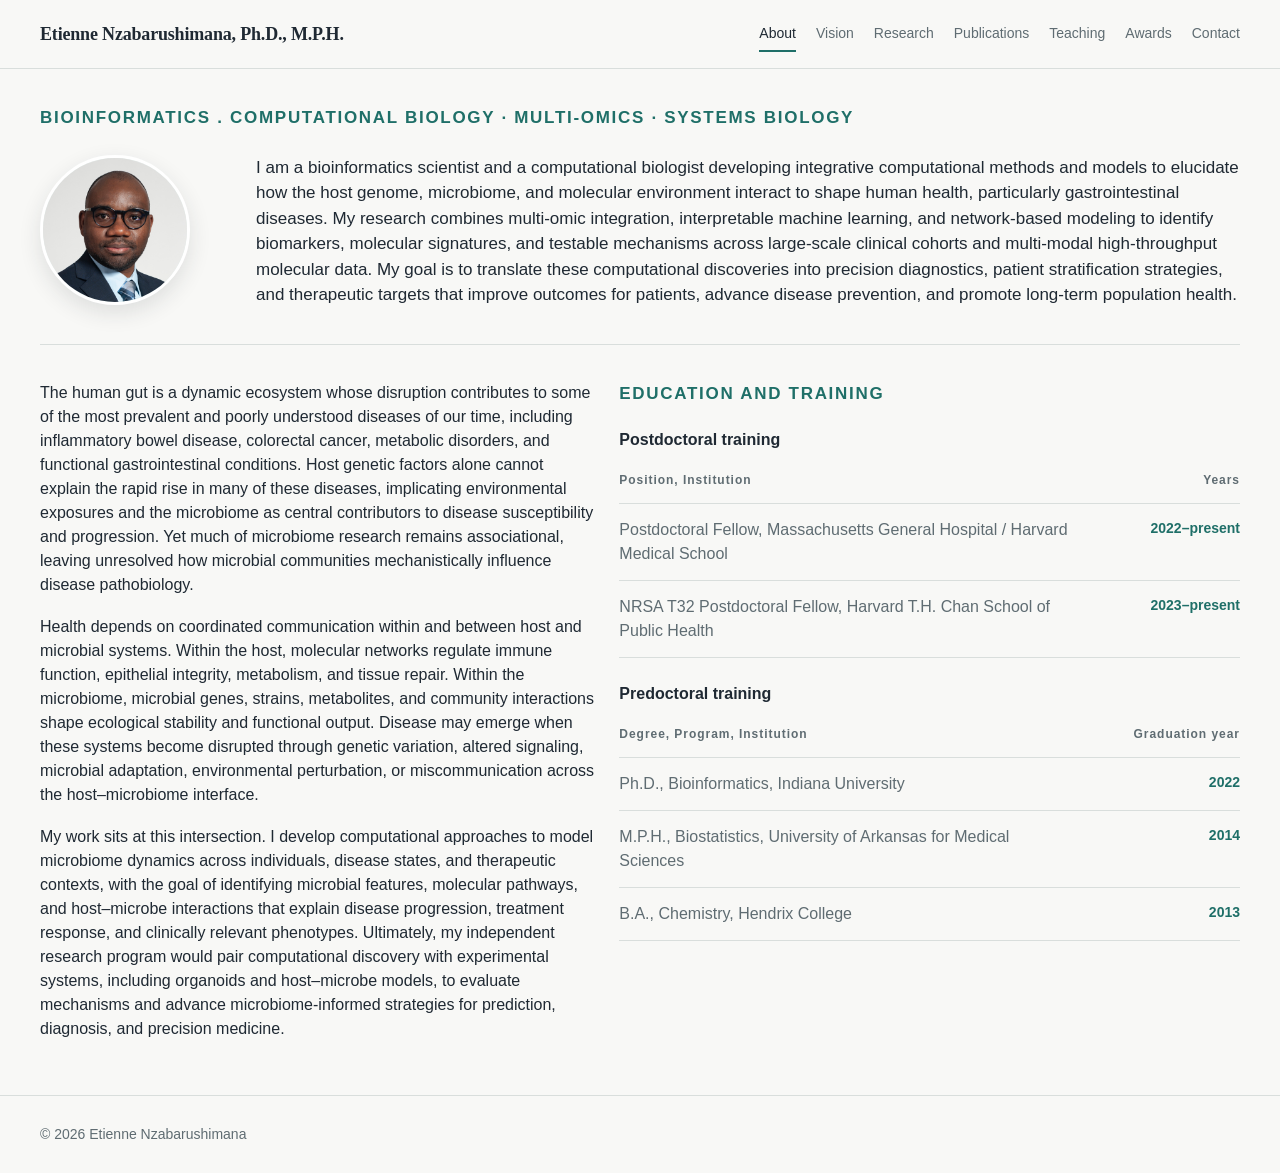
==== about.html @ 33e4c94b "Initial website" ====
<!DOCTYPE html>
<html lang="en">
<head>
  <meta charset="UTF-8" />
  <meta name="viewport" content="width=device-width, initial-scale=1.0" />
  <meta name="description" content="About Etienne Nzabarushimana." />
  <title>About | Etienne Nzabarushimana</title>
  <link rel="stylesheet" href="assets/css/style.css" />
</head>
<body>
  <header class="site-header">
    <div class="container nav">
      <a class="site-name" href="index.html">Etienne Nzabarushimana, Ph.D., M.P.H.</a>
      <nav class="nav-links" aria-label="Main navigation">
        <a class="active" href="about.html">About</a>
        <a href="framework.html">Vision</a>
        <a href="research.html">Research</a>
        <a href="publications.html">Publications</a>
        <a href="teaching.html">Teaching</a>
        <a href="awards.html">Awards</a>
        <a href="contact.html">Contact</a>
      </nav>
    </div>
  </header>
<section class="container page-section about-section">
	
 <div class="section-header about-section-header">
    <p class="eyebrow">Bioinformatics . Computational biology · Multi-omics · Systems biology</p>
  </div>

  <div class="about-layout">
    <div class="about-photo">
     <img src="assets/img/nza_460.jpg" alt="EN" />
    </div>

    <div class="about-copy">
      <p>
        I am a bioinformatics scientist and a computational biologist developing integrative computational methods and models to elucidate how the host genome, microbiome, and molecular environment interact to shape human health, particularly gastrointestinal diseases. My research combines multi-omic integration, interpretable machine learning, and network-based modeling to identify biomarkers, molecular signatures, and testable mechanisms across large-scale clinical cohorts and multi-modal high-throughput molecular data. My goal is to translate these computational discoveries into precision diagnostics, patient stratification strategies, and therapeutic targets that improve outcomes for patients, advance disease prevention, and promote long-term population health.
      </p>
    </div>
  </div>
</section>
<section class="container page-section">
      <div class="section-content two-column">
        <div class="lead-copy">
          <p>
			The human gut is a dynamic ecosystem whose disruption contributes to some of the most prevalent and poorly understood diseases of our time, including inflammatory bowel disease, colorectal cancer, metabolic disorders, and functional gastrointestinal conditions. Host genetic factors alone cannot explain the rapid rise in many of these diseases, implicating environmental exposures and the microbiome as central contributors to disease susceptibility and progression. Yet much of microbiome research remains associational, leaving unresolved how microbial communities mechanistically influence disease pathobiology.
          </p>
          <p>
           Health depends on coordinated communication within and between host and microbial systems. Within the host, molecular networks regulate immune function, epithelial integrity, metabolism, and tissue repair. Within the microbiome, microbial genes, strains, metabolites, and community interactions shape ecological stability and functional output. Disease may emerge when these systems become disrupted through genetic variation, altered signaling, microbial adaptation, environmental perturbation, or miscommunication across the host–microbiome interface.
          </p>
          <p>
            My work sits at this intersection. I develop computational approaches to model microbiome dynamics across individuals, disease states, and therapeutic contexts, with the goal of identifying microbial features, molecular pathways, and host–microbe interactions that explain disease progression, treatment response, and clinically relevant phenotypes. Ultimately, my independent research program would pair computational discovery with experimental systems, including organoids and host–microbe models, to evaluate mechanisms and advance microbiome-informed strategies for prediction, diagnosis, and precision medicine.
          </p>
        </div>
<div class="compact-list">
	<p class="eyebrow">Education and training</p>
  <h3 class="training-group-title">Postdoctoral training</h3>

<div class="training-subheader">
  <span>Position, Institution</span>
  <span>Years</span>
</div>

<div class="list-row">
  <p>Postdoctoral Fellow, Massachusetts General Hospital / Harvard Medical School</p>
  <span>2022–present</span>
</div>

<div class="list-row">
  <p>NRSA T32 Postdoctoral Fellow, Harvard T.H. Chan School of Public Health</p>
  <span>2023–present</span>
</div>

<h3 class="training-group-title predoctoral-title">Predoctoral training</h3>

<div class="training-subheader">
  <span>Degree, Program, Institution</span>
  <span>Graduation year</span>
</div>

<div class="list-row">
  <p>Ph.D., Bioinformatics, Indiana University</p>
  <span>2022</span>
</div>
  <div class="list-row">
    <p>M.P.H., Biostatistics, University of Arkansas for Medical Sciences</p>
    <span>2014</span>
  </div>

  <div class="list-row">
    <p>B.A., Chemistry, Hendrix College</p>
    <span>2013</span>
  </div>
</div>
      </div>
    </section>
  </main>

  <footer class="site-footer">
    <div class="container">
      <p>© 2026 Etienne Nzabarushimana</p>
    </div>
  </footer>
</body>
</html>
---- assets/css/style.css ----
:root {
  --bg: #f8f8f6;
  --paper: #ffffff;
  --text: #1f2933;
  --muted: #5f6c72;
  --border: #d9dedc;
  --accent: #1f6f68;
  --accent-dark: #174f4a;
  --accent-soft: #e8f1ef;
  --shadow: 0 18px 42px rgba(31, 41, 51, 0.08);
  --max: 1200px;
  --font-body: -apple-system, BlinkMacSystemFont, "Segoe UI", Roboto, Helvetica, Arial, sans-serif;
  --font-heading: Georgia, "Times New Roman", serif;
}

* {
  box-sizing: border-box;
}

html {
  scroll-behavior: smooth;
}

body {
  margin: 0;
  background: var(--bg);
  color: var(--text);
  font-family: var(--font-body);
  font-size: 16px;
  line-height: 1.5;
  text-rendering: optimizeLegibility;
  -webkit-font-smoothing: antialiased;
}

a {
  color: var(--accent);
  text-decoration: none;
}

a:hover {
  color: var(--accent-dark);
  text-decoration: underline;
}

.container {
  width: min(var(--max), calc(100% - 48px));
  margin: 0 auto;
}

.site-header {
  background: rgba(248, 248, 246, 0.96);
  border-bottom: 1px solid var(--border);
  position: sticky;
  top: 0;
  z-index: 100;
  backdrop-filter: blur(10px);
}

.nav {
  min-height: 68px;
  display: flex;
  align-items: center;
  justify-content: space-between;
  gap: 24px;
}

.site-name {
  color: var(--text);
  font-family: var(--font-heading);
  font-size: 18px;
  font-weight: 600;
  letter-spacing: -0.01em;
  white-space: nowrap;
}

.site-name:hover {
  color: var(--text);
  text-decoration: none;
}

.nav-links {
  display: flex;
  align-items: center;
  gap: 20px;
  font-size: 14px;
  font-weight: 500;
}

.nav-links a {
  color: var(--muted);
  padding: 6px 0;
  border-bottom: 2px solid transparent;
}

.nav-links a:hover,
.nav-links a.active {
  color: var(--text);
  text-decoration: none;
  border-bottom-color: var(--accent);
}

.hero {
  position: relative;
  display: grid;
  grid-template-columns: 1fr;
  padding: 86px 0 78px;
  border-bottom: 1px solid var(--border);
}

.hero-text {
  max-width: 1200px;
  padding-top: 82px;
}

.profile-panel {
  position: absolute;
  top: 34px;
  left: 0;
  width: 104px;
}

.portrait {
  width: 104px;
  height: 104px;
  border-radius: 50%;
  overflow: hidden;
  background: var(--accent-soft);
  border: 3px solid var(--paper);
  box-shadow: 0 4px 14px rgba(31, 41, 51, 0.16);
  display: grid;
  place-items: center;
}

.portrait img {
  width: 100%;
  height: 100%;
  object-fit: cover;
  display: block;
}

.portrait span {
  width: 100%;
  height: 100%;
  display: none;
  place-items: center;
  color: var(--accent);
  font-family: var(--font-heading);
  font-size: 28px;
  font-weight: 600;
  letter-spacing: -0.03em;
}

.page-hero {
	max-width: 1200px;
  padding: 48px 0 24px;
  border-bottom: 1px solid var(--border);
}

.kicker,
.eyebrow {
  margin: 0 0 16px;
  color: var(--accent);
  font-size: 17px;
  font-weight: 700;
  letter-spacing: 0.1em;
  text-transform: uppercase;
}
.page-hero-layout {
  display: grid;
  grid-template-columns: 220px minmax(0, 1fr);
  gap: 56px;
  align-items: center;
}

.page-hero-inner {
  max-width: 1200px;
}
/* ABOUT PAGE IMAGE
   Small professional portrait beside the About text.
   Adjust --about-photo-size to make it larger or smaller.
*/

.about-layout {
  display: grid;
  grid-template-columns: 180px minmax(0, 1fr);
  gap: 36px;
  align-items: start;
  max-width: 1200px;
	margin:0;
}

.about-photo {
  width: 150px;
  aspect-ratio: 1 / 1;
  border-radius: 50%;
  overflow: hidden;
  background: var(--accent-soft);
  border: 3px solid var(--paper);
  box-shadow: 0 8px 22px rgba(31, 41, 51, 0.12);
}

.about-photo img {
  width: 100%;
  height: 100%;
  object-fit: cover;
  display: block;
	margin:0;
}

/* About text */
.about-copy {
  max-width: 1080px;
	margin: 0;
}

.about-copy p {
  margin: 0 0 18px;
  color: var(--text);
  font-size: 17px;
  line-height: 1.5;
}

.about-copy p:last-child {
  margin-bottom: 0;
}

h1,
h2,
h3 {
  margin-top: 0;
  color: var(--text);
}

h1 {
  max-width: 1100px;
  margin-bottom: 18px;
  font-family: var(--font-heading);
  font-size: clamp(32px, 4vw, 44px);
  font-weight: 300;
  line-height: 1.15;
  letter-spacing: -0.025em;
}

h2 {
  margin-bottom: 14px;
  font-family: var(--font-heading);
  font-size: clamp(26px, 3vw, 34px);
  font-weight: 500;
  line-height: 1.18;
  letter-spacing: -0.025em;
}

h3 {
  margin-bottom: 8px;
  font-size: clamp(20px, 2vw, 28px);
  font-weight: 650;
  line-height: 1.3;
}

.position {
  margin: 0 0 26px;
  color: var(--muted);
  font-size: 16px;
  line-height: 1.6;
}

.summary,
.page-summary {
  max-width: 1100px;
  margin: 0;
  font-size: 17px;
  line-height: 1.55;
  color: var(--text);
}

.actions {
  display: flex;
  flex-wrap: wrap;
  gap: 12px;
}

.actions a {
  display: inline-flex;
  align-items: center;
  min-height: 40px;
  padding: 8px 16px;
  border: 1px solid var(--border);
  border-radius: 999px;
  background: var(--paper);
  color: var(--text);
  font-size: 14px;
  font-weight: 650;
  transition: border-color 0.2s ease, background 0.2s ease, color 0.2s ease;
}

.actions a:first-child {
  background: var(--accent);
  border-color: var(--accent);
  color: white;
}

.actions a:hover {
  text-decoration: none;
  border-color: var(--accent);
}

.actions a:first-child:hover {
  background: var(--accent-dark);
  border-color: var(--accent-dark);
}

.section,
.page-section {
  padding: 36px 0;
}

.section + .section,
.page-section + .page-section {
  border-top: 1px solid var(--border);
}

.section-header {
  max-width: 1000px;
  margin-bottom: 24px;
}

.section-header p:not(.eyebrow) {
  margin: 0;
  color: var(--muted);
}

.lead-copy p {
  max-width: 740px;
  margin: 0 0 18px;
}

.two-column {
  display: grid;
  grid-template-columns: 0.85fr 0.95fr;
  gap: 24px;
  align-items: start;
}

.card-grid {
  display: grid;
  grid-template-columns: repeat(3, 1fr);
  gap: 18px;
}

.info-card,
.focus-grid div {
  padding: 22px;
  background: var(--paper);
  border: 1px solid var(--border);
  border-radius: 14px;
}

.info-card p,
.focus-grid p {
  margin: 0;
  color: var(--muted);
  font-size: 15px;
  line-height: 1.55;
}

/* EDUCATION / TRAINING LIST
   Controls the Education and Training block.

   Layout:
   - Left column = degree, position, program, or institution
   - Right column = year/date, right-aligned
   - Subheaders use the same grid, padding, and border rhythm as regular rows
*/

.compact-list {
  border-top: none;
}

.compact-list h2 {
  margin: 0 0 12px;
}
/* Group titles such as "Postdoctoral training" and "Predoctoral training" */

.training-group-title,
.compact-list h3 {
  margin: 6px 0 0;
  padding: 8px 0 6px;
  font-size: 16px;
  font-weight: 300;
  color: var(--text);
}

/* Optional: add more space before Predoctoral training */

.training-group-title,
.compact-list h3 {
  margin: 6px 0 0;
  padding: 8px 0 6px;
  font-size: 16px;
  font-weight: 700;
  color: var(--text);
}

.compact-list h3.predoctoral-title {
  margin-top: 18px;
  font-size: 16px;
}

/* Shared row structure for both data rows and subheader rows */

.list-row,
.training-subheader {
  display: grid;
  grid-template-columns: minmax(0, 1fr) 140px;
  gap: 24px;
  padding: 14px 0;
  border-bottom: 1px solid var(--border);
  align-items: start;
}

/* Main row text */
.list-row p {
  margin: 0;
  color: var(--muted);
}

/* Main row year/date */
.list-row span {
  color: var(--accent);
  font-size: 14px;
  font-weight: 700;
  text-align: right;
  white-space: nowrap;
}

/* Subheader labels such as "Degree, Program, Institution" and "Graduation year" */
.training-subheader span {
  color: var(--muted);
  font-size: 12px;
  font-weight: 700;
  letter-spacing: 0.08em;
  /*text-transform: uppercase;*/
  white-space: nowrap;
}

/* Left subheader label */
.training-subheader span:first-child {
  text-align: left;
}

/* Right subheader label */
.training-subheader span:last-child {
  text-align: right;
}

/* Optional standalone top divider.
   Use only if you need a simple horizontal line somewhere.
*/
.list-l {
  padding: 14px 0 0;
  border-top: 1px solid var(--border);
}
/*
Education section ends
*/

.research-map {
  position: relative;
  display: grid;
  grid-template-columns: repeat(3, 1fr);
  grid-template-areas:
    "methods center data"
    "biology center impact";
  gap: 22px;
  padding: 28px;
  background:
    radial-gradient(circle at center, rgba(31, 111, 104, 0.13), transparent 34%),
    linear-gradient(135deg, rgba(255, 255, 255, 0.88), rgba(232, 241, 239, 0.52));
  border: 1px solid var(--border);
  border-radius: 22px;
  box-shadow: var(--shadow);
}

.research-map::before,
.research-map::after {
  content: "";
  position: absolute;
  background: rgba(31, 111, 104, 0.22);
  z-index: 0;
}

.research-map::before {
  top: 50%;
  left: 10%;
  right: 10%;
  height: 1px;
}

.research-map::after {
  top: 12%;
  bottom: 12%;
  left: 50%;
  width: 1px;
}

.map-card,
.map-center {
  position: relative;
  z-index: 1;
}

.map-card {
  min-height: 190px;
  padding: 22px;
  background: rgba(255, 255, 255, 0.94);
  border: 1px solid rgba(217, 222, 220, 0.92);
  border-radius: 16px;
}

.map-card h3 {
  margin-bottom: 10px;
}

.map-card p {
  margin: 0;
  color: var(--muted);
  font-size: 15px;
  line-height: 1.55;
}

.map-label {
  display: inline-block;
  margin-bottom: 12px;
  color: var(--accent);
  font-size: 11px;
  font-weight: 750;
  letter-spacing: 0.11em;
  text-transform: uppercase;
}

.map-methods { grid-area: methods; }
.map-data { grid-area: data; }
.map-biology { grid-area: biology; }
.map-impact { grid-area: impact; }

.map-center {
  grid-area: center;
  display: grid;
  place-items: center;
  min-height: 280px;
}

.map-center > div {
  width: min(100%, 250px);
  min-height: 250px;
  padding: 28px;
  border-radius: 50%;
  background: var(--accent);
  color: white;
  display: grid;
  place-items: center;
  align-content: center;
  text-align: center;
  box-shadow: 0 20px 42px rgba(31, 111, 104, 0.24);
}

.map-center span {
  display: block;
  margin-bottom: 10px;
  font-size: 11px;
  font-weight: 750;
  letter-spacing: 0.12em;
  text-transform: uppercase;
  opacity: 0.88;
}

.map-center strong {
  display: block;
  font-family: var(--font-heading);
  font-size: 25px;
  font-weight: 500;
  line-height: 1.15;
  letter-spacing: -0.025em;
}

.research-page .page-hero {
  padding-bottom: 12px;
  border-bottom: none;
}

.research-page .page-section {
  padding-top: 24px;
}

.research-list {
  border-top: 1px solid var(--border);
}

.research-list article {
  display: grid;
  grid-template-columns: 72px 1fr;
  gap: 28px;
  padding: 28px 0;
  border-bottom: 1px solid var(--border);
}

.research-list article > span {
  color: var(--accent);
  font-family: var(--font-heading);
  font-size: 22px;
}

.research-list p {
  max-width: 1080px;
  margin: 0;
  color: var(--muted);
}

.focus-grid {
  display: grid;
  grid-template-columns: repeat(3, 1fr);
  gap: 18px;
  margin-top: 28px;
}

.publication-list {
  border-top: 1px solid var(--border);
}

.publication-list article {
  padding: 20px 0;
  border-bottom: 1px solid var(--border);
}

.publication-list p {
  max-width: 1080px;
  margin: 0;
  color: var(--text);
  font-size: 16px;
}

.contact-layout {
  display: grid;
  grid-template-columns: 1fr 1fr;
  gap: 68px;
}

.contact-layout p {
  color: var(--muted);
}

.contact-details {
  padding: 24px;
  background: var(--paper);
  border: 1px solid var(--border);
  border-radius: 14px;
}

.contact-details p {
  margin: 0 0 24px;
}

.contact-details p:last-child {
  margin-bottom: 0;
}

.contact-details strong {
  color: var(--text);
}

.site-footer {
  padding: 28px 0;
  border-top: 1px solid var(--border);
  color: var(--muted);
  font-size: 14px;
}

.site-footer p {
  margin: 0;
}

@media (max-width: 980px) {
  .nav {
    align-items: flex-start;
    flex-direction: column;
    padding: 18px 0;
  }

  .nav-links {
    flex-wrap: wrap;
    gap: 16px;
  }

  .research-map {
    grid-template-columns: 1fr 1fr;
    grid-template-areas:
      "center center"
      "methods data"
      "biology impact";
  }

  .research-map::before,
  .research-map::after {
    display: none;
  }

  .map-center {
    min-height: auto;
  }

  .map-center > div {
    width: 100%;
    min-height: auto;
    border-radius: 18px;
  }
}
/* PUBLICATION COLLAPSIBLE SECTIONS
   Controls expandable/collapsible publication categories.
*/

.pub-section {
  margin-bottom: 22px;
  border-top:  1px solid var(--border);
}

.pub-section summary {
  display: flex;
  align-items: center;
  justify-content: space-between;
  gap: 24px;
  padding: 8px 0 12px;
  cursor: pointer;
  list-style: none;
}

.pub-section summary::-webkit-details-marker {
  display: none;
}

.pub-section summary span {
  color: var(--text);
  font-family: var(--font-heading);
  font-size: 22px;
  font-weight: 500;
  letter-spacing: -0.02em;
}

.pub-section summary small {
  color: var(--muted);
  font-size: 16px;
  font-weight: 600;
  white-space: nowrap;
}

.pub-section summary::after {
  content: "+";
  color: var(--accent);
  font-size: 22px;
  font-weight: 500;
  line-height: 1;
}

.pub-section[open] summary::after {
  content: "–";
}

.pub-section summary:hover span {
  color: var(--accent);
}

.pub-section .publication-list {
   border-top: none;
	  padding: 8px 0;
}

.pub-section[open] > summary {
  margin-bottom: 0;
}
@media (max-width: 860px) {
  .two-column,
  .contact-layout,
  .focus-grid,
  .card-grid {
    grid-template-columns: 1fr;
    gap: 36px;
  }

  .hero {
    padding: 58px 0 56px;
  }

  .profile-panel {
    top: 28px;
  }

  .hero-text {
    padding-top: 88px;
  }

  .page-hero {
    padding: 54px 0 34px;
  }

  .page-section,
  .section {
    padding: 50px 0;
  }

  .list-row,
  .research-list article {
    grid-template-columns: 1fr;
    gap: 8px;
  }
}

@media (max-width: 620px) {
  .container {
    width: min(100% - 32px, var(--max));
  }

  .summary,
  .page-summary {
    font-size: 16px;
  }

  .portrait {
    width: 92px;
    height: 92px;
  }

  .profile-panel {
    width: 92px;
  }

  .research-map {
    grid-template-columns: 1fr;
    grid-template-areas:
      "center"
      "methods"
      "data"
      "biology"
      "impact";
    padding: 18px;
  }

  .map-card {
    min-height: auto;
  }
}
/* SELECTED PUBLICATIONS
   Highlighted publications shown before the full collapsible publication record.
*/

.selected-publications {
  margin-bottom: 24px;
   border-top: 1px solid var(--border);
  padding-top: 18px;
}

.selected-publication-list {
 border-top: none;
	border-bottom: none;
}

.selected-publication-list article {
  padding: 8px 0;
 border-top: none;
 border-bottom: none;
}
.pub-section:last-child {
  border-bottom: none;
}

.pub-section .publication-list,
.selected-publication-list,
.publication-list article,
.selected-publication-list article {
  border-top: none;
  border-bottom: none;
}

/* Publications ends
*/
@media (max-width: 860px) {
  .about-layout {
    grid-template-columns: 1fr;
    gap: 24px;
  }

  .about-photo {
    width: 140px;
  }
}

/*TEACHING*/

.teaching-section .two-column {
  grid-template-columns: 0.95fr 1.15fr;
  gap: 36px;
}

.teaching-section .teaching-list {
  max-width: 760px;
}

.teaching-section .list-row {
  display: block;
  padding: 0 0 18px;
}

.teaching-section .list-row span {
  display: block;
  margin-bottom: 4px;
  font-weight: 700;
  color: var(--accent);
  text-align: left;
}

.teaching-section .list-row p {
  margin: 0;
  max-width: 100%;
}

.teaching-section .list-row:last-child {
  padding-bottom: 0;
}

/*TEACHING ends*/

/*AWARDS*/
.awards-section .list-row {
  display: grid;
  grid-template-columns: 130px 1fr;
  gap: 20px;
  align-items: start;
  padding: 0 0 16px;
}

.awards-section .list-row span {
  text-align: left;
  justify-self: start;
  color: var(--accent);
  font-weight: 700;
  white-space: nowrap;
}

.awards-section .list-row p {
  margin: 0;
  max-width: 100%;
}

.awards-section .list-row:last-child {
  padding-bottom: 0;
}
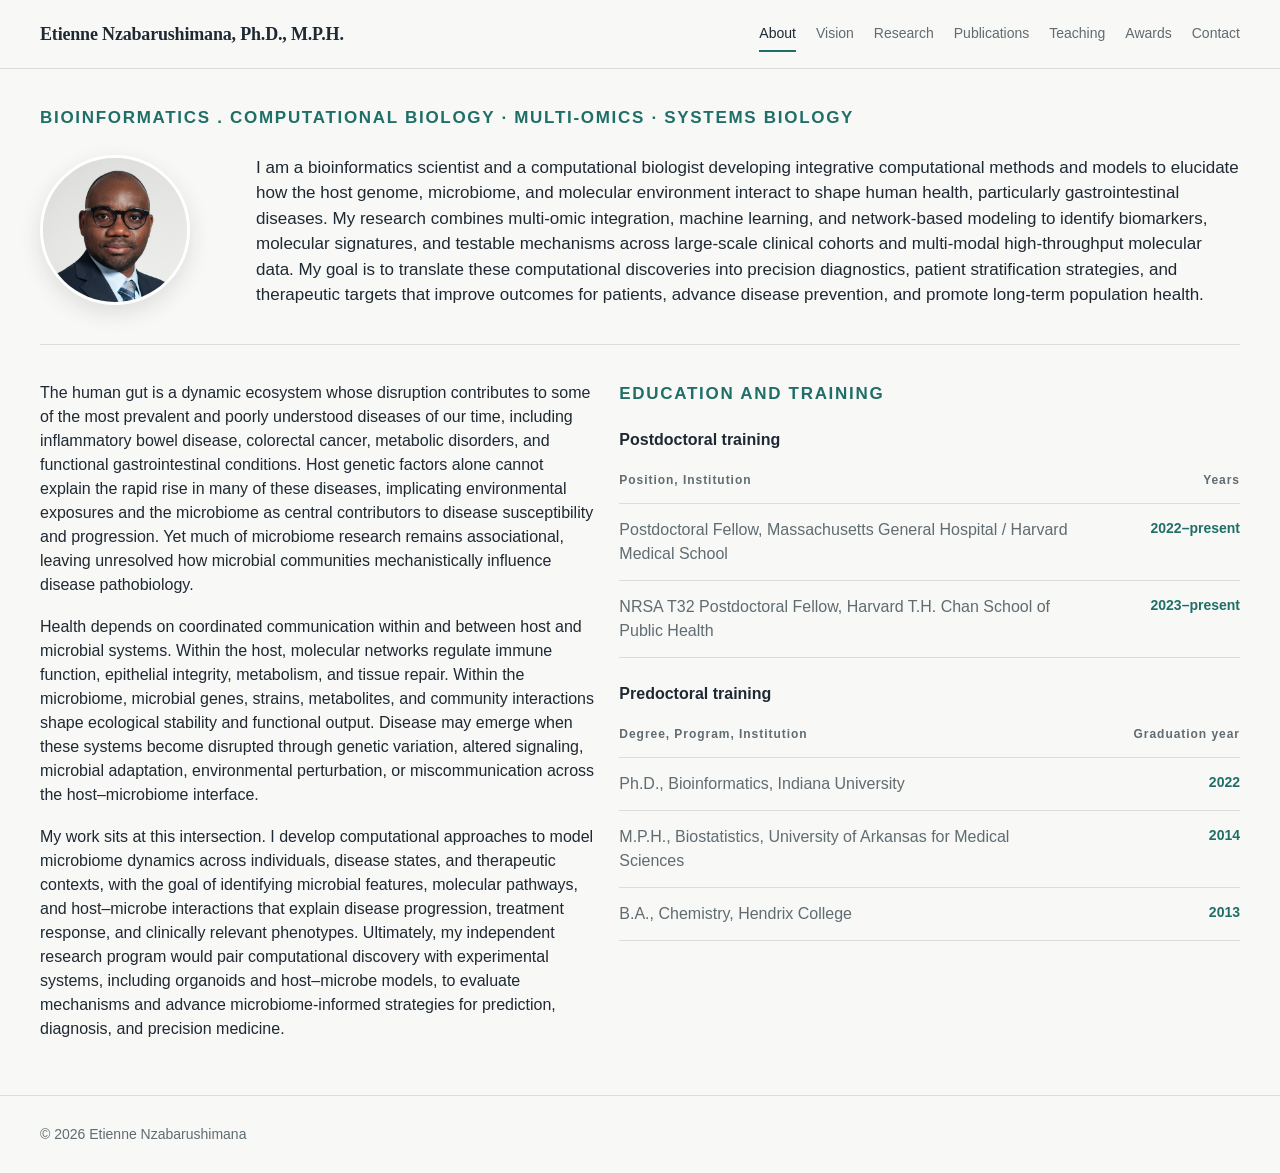
==== commit 43be7f0a: "Update about.html" ====
--- a/about.html
+++ b/about.html
@@ -35,7 +35,7 @@
 
     <div class="about-copy">
       <p>
-        I am a bioinformatics scientist and a computational biologist developing integrative computational methods and models to elucidate how the host genome, microbiome, and molecular environment interact to shape human health, particularly gastrointestinal diseases. My research combines multi-omic integration, interpretable machine learning, and network-based modeling to identify biomarkers, molecular signatures, and testable mechanisms across large-scale clinical cohorts and multi-modal high-throughput molecular data. My goal is to translate these computational discoveries into precision diagnostics, patient stratification strategies, and therapeutic targets that improve outcomes for patients, advance disease prevention, and promote long-term population health.
+        I am a bioinformatics scientist and a computational biologist developing integrative computational methods and models to elucidate how the host genome, microbiome, and molecular environment interact to shape human health, particularly gastrointestinal diseases. My research combines multi-omic integration, machine learning, and network-based modeling to identify biomarkers, molecular signatures, and testable mechanisms across large-scale clinical cohorts and multi-modal high-throughput molecular data. My goal is to translate these computational discoveries into precision diagnostics, patient stratification strategies, and therapeutic targets that improve outcomes for patients, advance disease prevention, and promote long-term population health.
       </p>
     </div>
   </div>
